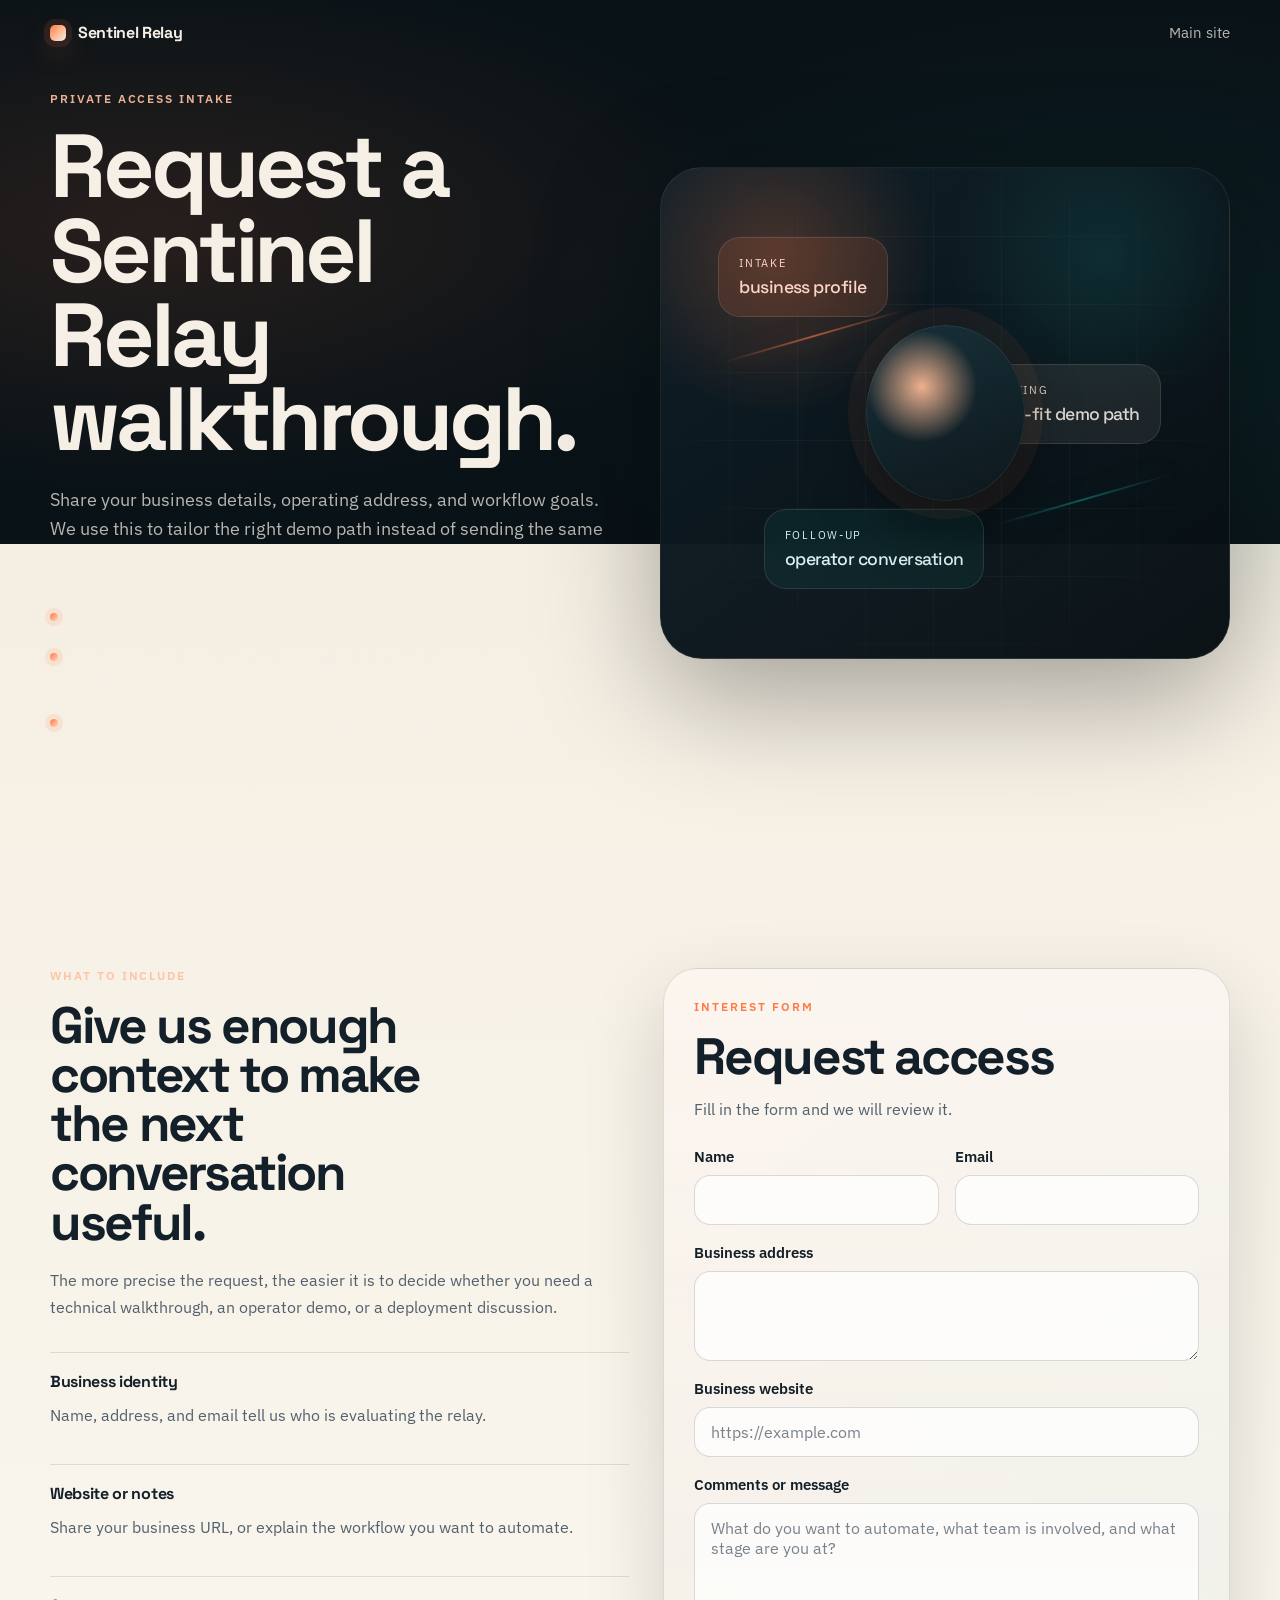
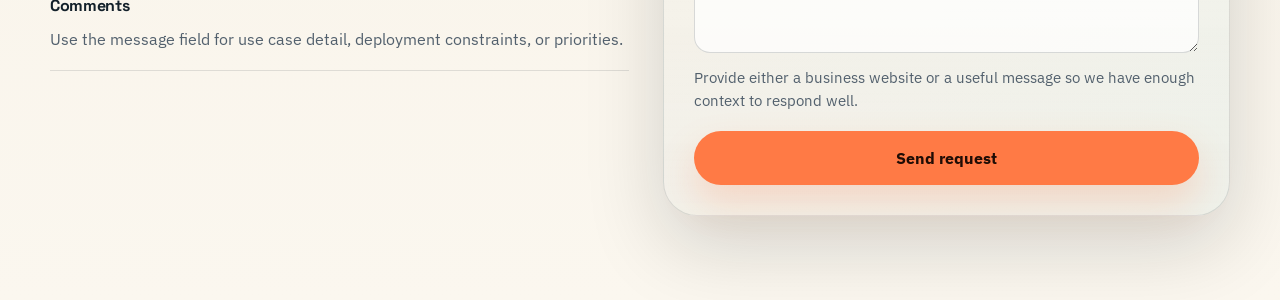
==== interest/index.html @ 74f5a36d "Add interest intake page and Vercel handler" ====
<!DOCTYPE html>
<html lang="en">

<head>
    <meta charset="UTF-8">
    <meta name="viewport" content="width=device-width, initial-scale=1.0">
    <title>Sentinel Relay | Request Access</title>
    <meta name="description"
        content="Register your interest in Sentinel Relay and tell us about your business, deployment needs, and WhatsApp workflow goals.">
    <meta name="theme-color" content="#0b1419">
    <meta name="color-scheme" content="light">
    <link rel="canonical" href="https://interest.sentinelrelay.com/">
    <meta property="og:type" content="website">
    <meta property="og:site_name" content="Sentinel Relay">
    <meta property="og:title" content="Sentinel Relay | Request Access">
    <meta property="og:description"
        content="Tell us who you are, where you operate, and what you need from a governed WhatsApp automation layer.">
    <meta property="og:url" content="https://interest.sentinelrelay.com/">
    <meta property="og:image" content="https://sentinelrelay.com/assets/og-image.png">
    <meta name="twitter:card" content="summary_large_image">
    <meta name="twitter:title" content="Sentinel Relay | Request Access">
    <meta name="twitter:description"
        content="Share your business details and we will follow up with the right Sentinel Relay demo path.">
    <link rel="icon" href="/assets/favicon.svg" type="image/svg+xml">
    <link rel="stylesheet" href="/assets/interest.css">
</head>

<body>
    <div class="page-shell">
        <header class="site-header">
            <a class="brand" href="/" aria-label="Sentinel Relay home">
                <span class="brand-mark" aria-hidden="true"></span>
                <span class="brand-wordmark">Sentinel Relay</span>
            </a>
            <a class="back-link" href="https://sentinelrelay.com/">Main site</a>
        </header>

        <main>
            <section class="hero">
                <div class="hero-copy">
                    <p class="eyebrow">Private access intake</p>
                    <h1>Request a Sentinel Relay walkthrough.</h1>
                    <p class="lede">
                        Share your business details, operating address, and workflow goals. We use this to tailor the
                        right demo path instead of sending the same generic pitch to everyone.
                    </p>
                    <ul class="hero-points" aria-label="What happens next">
                        <li>We review the business context behind the request.</li>
                        <li>We decide whether to show the relay, control surface, or deployment flow first.</li>
                        <li>We follow up with a relevant demo instead of a generic sales deck.</li>
                    </ul>
                </div>

                <div class="hero-visual" aria-hidden="true">
                    <div class="signal-stage">
                        <div class="signal-grid"></div>
                        <div class="signal-line signal-line-a"></div>
                        <div class="signal-line signal-line-b"></div>
                        <div class="signal-card signal-card-primary">
                            <span class="signal-label">intake</span>
                            <strong>business profile</strong>
                        </div>
                        <div class="signal-card signal-card-secondary">
                            <span class="signal-label">routing</span>
                            <strong>best-fit demo path</strong>
                        </div>
                        <div class="signal-card signal-card-tertiary">
                            <span class="signal-label">follow-up</span>
                            <strong>operator conversation</strong>
                        </div>
                        <div class="signal-orb"></div>
                    </div>
                </div>
            </section>

            <section class="content-band">
                <div class="proof-strip" data-reveal>
                    <p>Governed WhatsApp automation</p>
                    <p>Operator-first rollout</p>
                    <p>Demo requests reviewed by context</p>
                </div>

                <div class="intake-layout">
                    <section class="section-copy" data-reveal>
                        <p class="section-kicker">What to include</p>
                        <h2>Give us enough context to make the next conversation useful.</h2>
                        <p>
                            The more precise the request, the easier it is to decide whether you need a technical
                            walkthrough, an operator demo, or a deployment discussion.
                        </p>
                        <dl class="detail-list">
                            <div>
                                <dt>Business identity</dt>
                                <dd>Name, address, and email tell us who is evaluating the relay.</dd>
                            </div>
                            <div>
                                <dt>Website or notes</dt>
                                <dd>Share your business URL, or explain the workflow you want to automate.</dd>
                            </div>
                            <div>
                                <dt>Comments</dt>
                                <dd>Use the message field for use case detail, deployment constraints, or priorities.</dd>
                            </div>
                        </dl>
                    </section>

                    <section class="form-shell" data-reveal>
                        <div class="form-head">
                            <p class="section-kicker">Interest form</p>
                            <h2>Request access</h2>
                            <p id="form-status" class="form-status" role="status" aria-live="polite">
                                Fill in the form and we will review it.
                            </p>
                        </div>

                        <form id="interest-form" novalidate>
                            <div class="field-grid">
                                <label>
                                    <span>Name</span>
                                    <input id="name" name="name" type="text" autocomplete="name" required>
                                </label>

                                <label>
                                    <span>Email</span>
                                    <input id="email" name="email" type="email" autocomplete="email" required>
                                </label>
                            </div>

                            <label>
                                <span>Business address</span>
                                <textarea id="address" name="address" rows="3" autocomplete="street-address"
                                    required></textarea>
                            </label>

                            <label>
                                <span>Business website</span>
                                <input id="website" name="website" type="url" inputmode="url"
                                    placeholder="https://example.com">
                            </label>

                            <label>
                                <span>Comments or message</span>
                                <textarea id="message" name="message" rows="6"
                                    placeholder="What do you want to automate, what team is involved, and what stage are you at?"></textarea>
                            </label>

                            <p class="field-note">
                                Provide either a business website or a useful message so we have enough context to
                                respond well.
                            </p>

                            <button id="submit-button" class="submit-button" type="submit">
                                Send request
                            </button>
                        </form>
                    </section>
                </div>
            </section>
        </main>
    </div>

    <script src="/assets/interest.js"></script>
</body>

</html>
---- assets/interest.css ----
@import url("https://fonts.googleapis.com/css2?family=IBM+Plex+Sans:wght@400;500;600&family=Space+Grotesk:wght@500;700&display=swap");

:root {
    --paper: #f5efe3;
    --paper-soft: #fbf7ef;
    --ink: #13202a;
    --ink-soft: #52606d;
    --hero: #091217;
    --hero-soft: #102029;
    --hero-ink: #f5efe6;
    --hero-muted: rgba(245, 239, 230, 0.74);
    --signal: #ff7a45;
    --signal-soft: rgba(255, 122, 69, 0.14);
    --teal: #17847d;
    --line: rgba(19, 32, 42, 0.12);
    --line-hero: rgba(245, 239, 230, 0.12);
    --shadow-soft: 0 30px 80px rgba(10, 16, 20, 0.16);
    --shadow-hero: 0 38px 120px rgba(0, 0, 0, 0.34);
    --radius-xl: 34px;
    --radius-lg: 24px;
    --radius-md: 18px;
    --page-width: min(1180px, calc(100vw - 40px));
}

* {
    box-sizing: border-box;
}

html {
    scroll-behavior: smooth;
}

body {
    margin: 0;
    min-height: 100vh;
    color: var(--ink);
    background:
        radial-gradient(1000px 420px at 12% 12%, rgba(255, 122, 69, 0.12), transparent 62%),
        radial-gradient(940px 520px at 88% 18%, rgba(23, 132, 125, 0.12), transparent 64%),
        linear-gradient(180deg, var(--hero) 0, var(--hero) 34rem, var(--paper) 34rem, var(--paper-soft) 100%);
    font-family: "IBM Plex Sans", "Avenir Next", sans-serif;
    text-rendering: optimizeLegibility;
}

a {
    color: inherit;
    text-decoration: none;
}

button,
input,
textarea {
    font: inherit;
}

.page-shell {
    width: 100%;
}

.site-header,
.hero,
.content-band {
    width: var(--page-width);
    margin-left: auto;
    margin-right: auto;
}

.site-header {
    padding: 22px 0 0;
    display: flex;
    align-items: center;
    justify-content: space-between;
    gap: 24px;
}

.brand {
    display: inline-flex;
    align-items: center;
    gap: 12px;
    color: var(--hero-ink);
    font-family: "Space Grotesk", "Avenir Next", sans-serif;
    font-size: 1rem;
    font-weight: 700;
    letter-spacing: -0.02em;
}

.brand-mark {
    width: 16px;
    height: 16px;
    border-radius: 5px;
    background:
        linear-gradient(135deg, var(--signal), #ffbb95 52%, rgba(255, 255, 255, 0.92) 100%);
    box-shadow:
        0 0 0 6px rgba(255, 122, 69, 0.11),
        0 12px 28px rgba(255, 122, 69, 0.24);
}

.back-link {
    color: var(--hero-muted);
    font-size: 0.92rem;
}

.back-link:hover,
.back-link:focus-visible {
    color: var(--hero-ink);
}

.hero {
    min-height: min(100svh - 88px, 780px);
    padding: 48px 0 88px;
    display: grid;
    grid-template-columns: 1fr minmax(0, 1.02fr);
    gap: 52px;
    align-items: center;
}

.hero-copy,
.hero-visual,
[data-reveal] {
    opacity: 0;
    transform: translateY(24px);
    transition:
        opacity 700ms ease,
        transform 700ms cubic-bezier(0.2, 0.8, 0.2, 1);
}

body.is-ready .hero-copy,
body.is-ready .hero-visual,
[data-reveal].is-visible {
    opacity: 1;
    transform: translateY(0);
}

.hero-copy {
    transition-delay: 80ms;
}

.hero-visual {
    transition-delay: 160ms;
}

.eyebrow,
.section-kicker {
    margin: 0 0 18px;
    color: rgba(255, 191, 158, 0.92);
    text-transform: uppercase;
    letter-spacing: 0.16em;
    font-size: 0.76rem;
    font-weight: 600;
}

.hero h1,
.section-copy h2,
.form-head h2 {
    margin: 0;
    font-family: "Space Grotesk", "Avenir Next", sans-serif;
    letter-spacing: -0.046em;
}

.hero h1 {
    color: var(--hero-ink);
    font-size: clamp(3.2rem, 7vw, 6.2rem);
    line-height: 0.94;
    max-width: 12ch;
}

.lede {
    margin: 24px 0 0;
    max-width: 35rem;
    color: var(--hero-muted);
    font-size: 1.1rem;
    line-height: 1.66;
}

.hero-points {
    list-style: none;
    padding: 0;
    margin: 30px 0 0;
    display: grid;
    gap: 14px;
    max-width: 34rem;
}

.hero-points li {
    padding-left: 20px;
    position: relative;
    color: var(--hero-muted);
    line-height: 1.62;
}

.hero-points li::before {
    content: "";
    position: absolute;
    left: 0;
    top: 0.62rem;
    width: 8px;
    height: 8px;
    border-radius: 50%;
    background: linear-gradient(135deg, var(--signal), #ffd6c2);
    box-shadow: 0 0 0 5px rgba(255, 122, 69, 0.12);
}

.hero-visual {
    display: flex;
    justify-content: flex-end;
}

.signal-stage {
    position: relative;
    width: min(100%, 690px);
    aspect-ratio: 1.02 / 0.88;
    overflow: hidden;
    border-radius: 42px;
    border: 1px solid rgba(245, 239, 230, 0.08);
    background:
        radial-gradient(circle at 20% 18%, rgba(255, 122, 69, 0.24), transparent 26%),
        radial-gradient(circle at 78% 18%, rgba(23, 132, 125, 0.2), transparent 26%),
        linear-gradient(145deg, rgba(16, 32, 41, 0.98), rgba(7, 14, 18, 0.98));
    box-shadow: var(--shadow-hero);
}

.signal-grid,
.signal-line,
.signal-card,
.signal-orb {
    position: absolute;
}

.signal-grid {
    inset: 0;
    background-image:
        linear-gradient(rgba(245, 239, 230, 0.04) 1px, transparent 1px),
        linear-gradient(90deg, rgba(245, 239, 230, 0.04) 1px, transparent 1px);
    background-size: 68px 68px;
    mask-image: radial-gradient(circle at center, black 44%, transparent 82%);
}

.signal-line {
    height: 2px;
    background: linear-gradient(90deg, transparent, rgba(255, 122, 69, 0.6), transparent);
    box-shadow: 0 0 24px rgba(255, 122, 69, 0.3);
}

.signal-line-a {
    width: 34%;
    left: 10%;
    top: 34%;
    transform: rotate(-16deg);
}

.signal-line-b {
    width: 32%;
    right: 10%;
    bottom: 32%;
    transform: rotate(-16deg);
    background: linear-gradient(90deg, transparent, rgba(23, 132, 125, 0.62), transparent);
    box-shadow: 0 0 24px rgba(23, 132, 125, 0.28);
}

.signal-card {
    min-width: 170px;
    padding: 18px 20px;
    border-radius: 22px;
    border: 1px solid rgba(245, 239, 230, 0.12);
    backdrop-filter: blur(12px);
    -webkit-backdrop-filter: blur(12px);
}

.signal-card-primary {
    top: 14%;
    left: 10%;
    color: #ffd5c5;
    background: rgba(255, 122, 69, 0.12);
}

.signal-card-secondary {
    top: 40%;
    right: 12%;
    color: rgba(245, 239, 230, 0.88);
    background: rgba(245, 239, 230, 0.08);
}

.signal-card-tertiary {
    bottom: 14%;
    left: 18%;
    color: #d7f2f0;
    background: rgba(23, 132, 125, 0.12);
}

.signal-label {
    display: block;
    margin-bottom: 6px;
    text-transform: uppercase;
    letter-spacing: 0.16em;
    font-size: 0.68rem;
}

.signal-card strong {
    font-family: "Space Grotesk", "Avenir Next", sans-serif;
    font-size: 1.1rem;
    font-weight: 500;
    letter-spacing: -0.03em;
}

.signal-orb {
    inset: 32% 36%;
    border-radius: 50%;
    background:
        radial-gradient(circle at 35% 35%, rgba(255, 188, 150, 0.92), transparent 36%),
        linear-gradient(160deg, #183039, #0d171c);
    box-shadow:
        inset 0 0 0 1px rgba(245, 239, 230, 0.08),
        0 0 0 18px rgba(255, 122, 69, 0.06),
        0 26px 60px rgba(0, 0, 0, 0.36);
}

.content-band {
    padding-bottom: 84px;
}

.proof-strip {
    margin-top: 8px;
    padding: 16px 0;
    display: flex;
    flex-wrap: wrap;
    gap: 14px 28px;
    color: rgba(245, 239, 230, 0.92);
    border-top: 1px solid var(--line-hero);
    border-bottom: 1px solid var(--line-hero);
}

.proof-strip p {
    margin: 0;
    position: relative;
    padding-left: 16px;
    font-size: 0.92rem;
}

.proof-strip p::before {
    content: "";
    position: absolute;
    left: 0;
    top: 0.5rem;
    width: 8px;
    height: 8px;
    border-radius: 50%;
    background: rgba(245, 239, 230, 0.68);
}

.intake-layout {
    padding-top: 84px;
    display: grid;
    grid-template-columns: minmax(0, 0.92fr) minmax(320px, 0.9fr);
    gap: 34px;
    align-items: start;
}

.section-copy h2,
.form-head h2 {
    font-size: clamp(2rem, 4vw, 3.8rem);
    line-height: 0.96;
    max-width: 13ch;
}

.section-copy p:last-of-type {
    margin: 20px 0 0;
    max-width: 36rem;
    color: var(--ink-soft);
    line-height: 1.72;
}

.detail-list {
    margin: 30px 0 0;
    display: grid;
    gap: 18px;
}

.detail-list div {
    padding: 18px 0;
    border-top: 1px solid var(--line);
}

.detail-list div:last-child {
    border-bottom: 1px solid var(--line);
}

.detail-list dt {
    font-family: "Space Grotesk", "Avenir Next", sans-serif;
    font-size: 1rem;
    font-weight: 700;
    letter-spacing: -0.02em;
}

.detail-list dd {
    margin: 10px 0 0;
    color: var(--ink-soft);
    line-height: 1.64;
}

.form-shell {
    padding: 30px;
    border-radius: var(--radius-xl);
    border: 1px solid var(--line);
    background:
        linear-gradient(180deg, rgba(255, 255, 255, 0.56), rgba(255, 255, 255, 0.16)),
        linear-gradient(145deg, rgba(255, 122, 69, 0.07), rgba(23, 132, 125, 0.07));
    box-shadow: var(--shadow-soft);
}

.form-head {
    margin-bottom: 26px;
}

.form-head .section-kicker {
    color: var(--signal);
}

.form-status {
    margin: 16px 0 0;
    min-height: 1.5rem;
    color: var(--ink-soft);
    line-height: 1.5;
}

.form-status.is-error {
    color: #ab3c15;
}

.form-status.is-success {
    color: #0e6d67;
}

form {
    display: grid;
    gap: 18px;
}

.field-grid {
    display: grid;
    grid-template-columns: repeat(2, minmax(0, 1fr));
    gap: 16px;
}

label {
    display: grid;
    gap: 9px;
}

label span {
    font-size: 0.92rem;
    font-weight: 600;
    color: var(--ink);
}

input,
textarea {
    width: 100%;
    border: 1px solid rgba(19, 32, 42, 0.16);
    border-radius: 16px;
    background: rgba(255, 255, 255, 0.72);
    color: var(--ink);
    padding: 14px 16px;
    transition:
        border-color 180ms ease,
        box-shadow 180ms ease,
        transform 180ms ease;
    resize: vertical;
}

input::placeholder,
textarea::placeholder {
    color: rgba(82, 96, 109, 0.78);
}

input:focus,
textarea:focus {
    outline: none;
    border-color: rgba(255, 122, 69, 0.72);
    box-shadow: 0 0 0 4px rgba(255, 122, 69, 0.12);
    transform: translateY(-1px);
}

.field-note {
    margin: -4px 0 0;
    color: var(--ink-soft);
    font-size: 0.92rem;
    line-height: 1.55;
}

.submit-button {
    min-height: 54px;
    border: 0;
    border-radius: 999px;
    background: var(--signal);
    color: #1f0c05;
    font-weight: 700;
    cursor: pointer;
    box-shadow: 0 18px 36px rgba(255, 122, 69, 0.22);
    transition:
        transform 180ms ease,
        box-shadow 180ms ease,
        opacity 180ms ease;
}

.submit-button:hover,
.submit-button:focus-visible {
    transform: translateY(-2px);
    box-shadow: 0 24px 44px rgba(255, 122, 69, 0.28);
}

.submit-button[disabled] {
    cursor: wait;
    opacity: 0.72;
}

.back-link:focus-visible,
.submit-button:focus-visible,
input:focus-visible,
textarea:focus-visible {
    outline: none;
}

@media (prefers-reduced-motion: reduce) {
    html {
        scroll-behavior: auto;
    }

    *,
    *::before,
    *::after {
        animation: none !important;
        transition: none !important;
    }

    .hero-copy,
    .hero-visual,
    [data-reveal] {
        opacity: 1;
        transform: none;
    }
}

@media (max-width: 1080px) {
    .hero,
    .intake-layout {
        grid-template-columns: 1fr;
    }

    .hero {
        min-height: auto;
        gap: 30px;
    }

    .hero-visual {
        justify-content: stretch;
    }

    .signal-stage {
        width: 100%;
    }
}

@media (max-width: 760px) {
    :root {
        --page-width: min(100vw - 24px, 1180px);
    }

    body {
        background:
            linear-gradient(180deg, var(--hero) 0, var(--hero) 34rem, var(--paper) 34rem, var(--paper-soft) 100%);
    }

    .site-header {
        align-items: flex-start;
        flex-direction: column;
        gap: 14px;
    }

    .hero {
        padding-top: 38px;
        padding-bottom: 64px;
    }

    .hero h1 {
        font-size: clamp(2.7rem, 14vw, 4.4rem);
    }

    .field-grid {
        grid-template-columns: 1fr;
    }

    .proof-strip {
        flex-direction: column;
        gap: 12px;
    }

    .form-shell {
        padding: 24px 18px;
    }
}
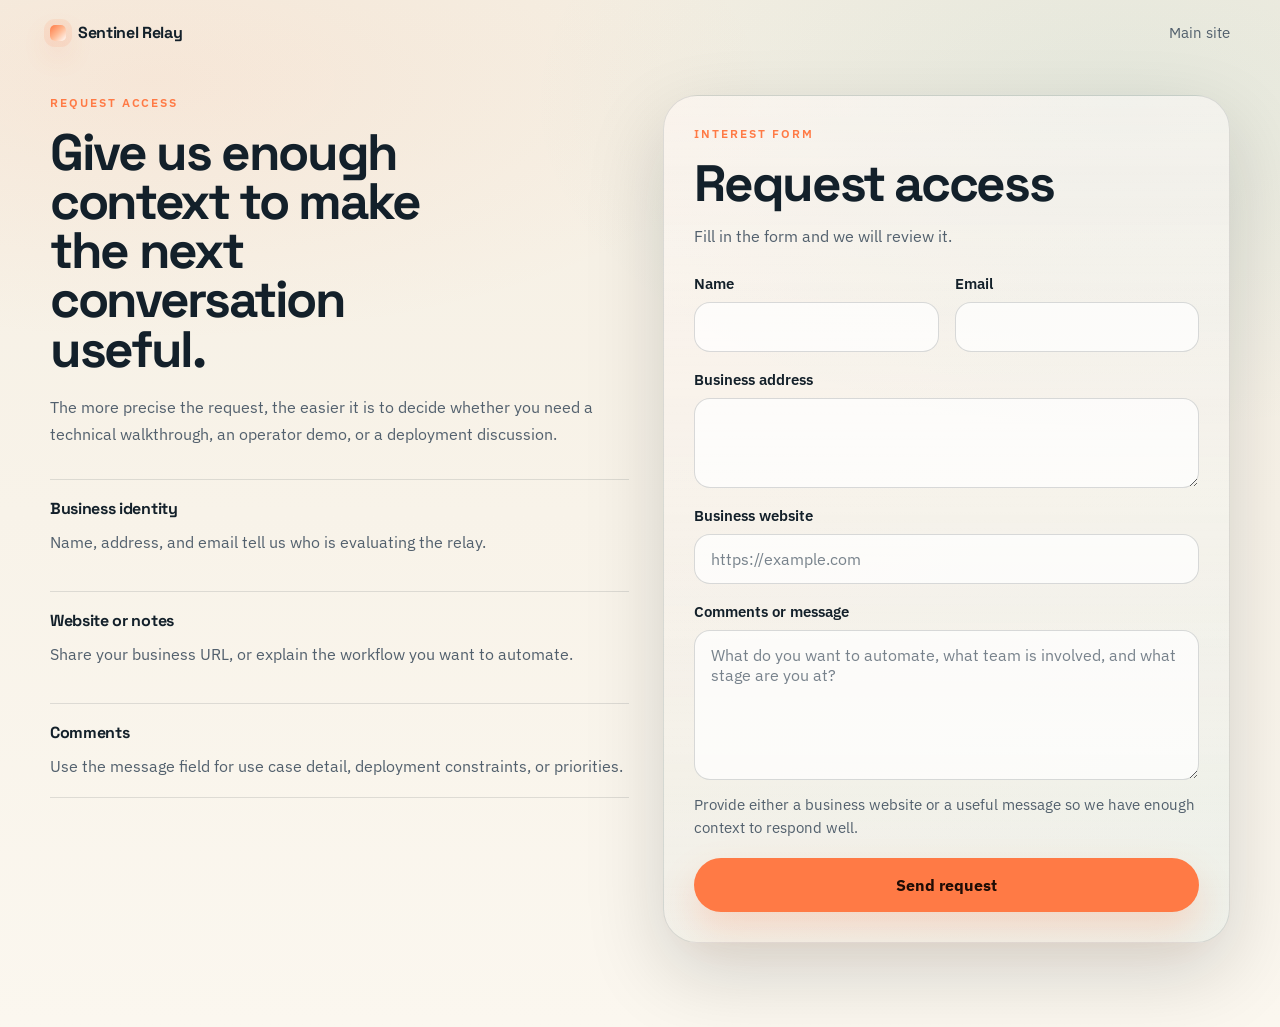
==== commit 1166c847: "Simplify interest page layout" ====
--- a/interest/index.html
+++ b/interest/index.html
@@ -36,54 +36,11 @@
         </header>
 
         <main>
-            <section class="hero">
-                <div class="hero-copy">
-                    <p class="eyebrow">Private access intake</p>
-                    <h1>Request a Sentinel Relay walkthrough.</h1>
-                    <p class="lede">
-                        Share your business details, operating address, and workflow goals. We use this to tailor the
-                        right demo path instead of sending the same generic pitch to everyone.
-                    </p>
-                    <ul class="hero-points" aria-label="What happens next">
-                        <li>We review the business context behind the request.</li>
-                        <li>We decide whether to show the relay, control surface, or deployment flow first.</li>
-                        <li>We follow up with a relevant demo instead of a generic sales deck.</li>
-                    </ul>
-                </div>
-
-                <div class="hero-visual" aria-hidden="true">
-                    <div class="signal-stage">
-                        <div class="signal-grid"></div>
-                        <div class="signal-line signal-line-a"></div>
-                        <div class="signal-line signal-line-b"></div>
-                        <div class="signal-card signal-card-primary">
-                            <span class="signal-label">intake</span>
-                            <strong>business profile</strong>
-                        </div>
-                        <div class="signal-card signal-card-secondary">
-                            <span class="signal-label">routing</span>
-                            <strong>best-fit demo path</strong>
-                        </div>
-                        <div class="signal-card signal-card-tertiary">
-                            <span class="signal-label">follow-up</span>
-                            <strong>operator conversation</strong>
-                        </div>
-                        <div class="signal-orb"></div>
-                    </div>
-                </div>
-            </section>
-
             <section class="content-band">
-                <div class="proof-strip" data-reveal>
-                    <p>Governed WhatsApp automation</p>
-                    <p>Operator-first rollout</p>
-                    <p>Demo requests reviewed by context</p>
-                </div>
-
                 <div class="intake-layout">
                     <section class="section-copy" data-reveal>
-                        <p class="section-kicker">What to include</p>
-                        <h2>Give us enough context to make the next conversation useful.</h2>
+                        <p class="section-kicker">Request Access</p>
+                        <h1>Give us enough context to make the next conversation useful.</h1>
                         <p>
                             The more precise the request, the easier it is to decide whether you need a technical
                             walkthrough, an operator demo, or a deployment discussion.
@@ -106,7 +63,7 @@
 
                     <section class="form-shell" data-reveal>
                         <div class="form-head">
-                            <p class="section-kicker">Interest form</p>
+                            <p class="section-kicker">Interest Form</p>
                             <h2>Request access</h2>
                             <p id="form-status" class="form-status" role="status" aria-live="polite">
                                 Fill in the form and we will review it.
--- a/assets/interest.css
+++ b/assets/interest.css
@@ -35,9 +35,9 @@
     min-height: 100vh;
     color: var(--ink);
     background:
-        radial-gradient(1000px 420px at 12% 12%, rgba(255, 122, 69, 0.12), transparent 62%),
-        radial-gradient(940px 520px at 88% 18%, rgba(23, 132, 125, 0.12), transparent 64%),
-        linear-gradient(180deg, var(--hero) 0, var(--hero) 34rem, var(--paper) 34rem, var(--paper-soft) 100%);
+        radial-gradient(1000px 420px at 12% 8%, rgba(255, 122, 69, 0.08), transparent 62%),
+        radial-gradient(940px 520px at 88% 10%, rgba(23, 132, 125, 0.08), transparent 64%),
+        linear-gradient(180deg, var(--paper) 0, var(--paper-soft) 100%);
     font-family: "IBM Plex Sans", "Avenir Next", sans-serif;
     text-rendering: optimizeLegibility;
 }
@@ -58,7 +58,6 @@
 }
 
 .site-header,
-.hero,
 .content-band {
     width: var(--page-width);
     margin-left: auto;
@@ -77,7 +76,7 @@
     display: inline-flex;
     align-items: center;
     gap: 12px;
-    color: var(--hero-ink);
+    color: var(--ink);
     font-family: "Space Grotesk", "Avenir Next", sans-serif;
     font-size: 1rem;
     font-weight: 700;
@@ -96,26 +95,15 @@
 }
 
 .back-link {
-    color: var(--hero-muted);
+    color: var(--ink-soft);
     font-size: 0.92rem;
 }
 
 .back-link:hover,
 .back-link:focus-visible {
-    color: var(--hero-ink);
-}
-
-.hero {
-    min-height: min(100svh - 88px, 780px);
-    padding: 48px 0 88px;
-    display: grid;
-    grid-template-columns: 1fr minmax(0, 1.02fr);
-    gap: 52px;
-    align-items: center;
-}
-
-.hero-copy,
-.hero-visual,
+    color: var(--ink);
+}
+
 [data-reveal] {
     opacity: 0;
     transform: translateY(24px);
@@ -124,238 +112,41 @@
         transform 700ms cubic-bezier(0.2, 0.8, 0.2, 1);
 }
 
-body.is-ready .hero-copy,
-body.is-ready .hero-visual,
+body.is-ready [data-reveal],
 [data-reveal].is-visible {
     opacity: 1;
     transform: translateY(0);
 }
 
-.hero-copy {
-    transition-delay: 80ms;
-}
-
-.hero-visual {
-    transition-delay: 160ms;
-}
-
-.eyebrow,
 .section-kicker {
     margin: 0 0 18px;
-    color: rgba(255, 191, 158, 0.92);
+    color: var(--signal);
     text-transform: uppercase;
     letter-spacing: 0.16em;
     font-size: 0.76rem;
     font-weight: 600;
 }
 
-.hero h1,
-.section-copy h2,
+.section-copy h1,
 .form-head h2 {
     margin: 0;
     font-family: "Space Grotesk", "Avenir Next", sans-serif;
     letter-spacing: -0.046em;
 }
 
-.hero h1 {
-    color: var(--hero-ink);
-    font-size: clamp(3.2rem, 7vw, 6.2rem);
-    line-height: 0.94;
-    max-width: 12ch;
-}
-
-.lede {
-    margin: 24px 0 0;
-    max-width: 35rem;
-    color: var(--hero-muted);
-    font-size: 1.1rem;
-    line-height: 1.66;
-}
-
-.hero-points {
-    list-style: none;
-    padding: 0;
-    margin: 30px 0 0;
-    display: grid;
-    gap: 14px;
-    max-width: 34rem;
-}
-
-.hero-points li {
-    padding-left: 20px;
-    position: relative;
-    color: var(--hero-muted);
-    line-height: 1.62;
-}
-
-.hero-points li::before {
-    content: "";
-    position: absolute;
-    left: 0;
-    top: 0.62rem;
-    width: 8px;
-    height: 8px;
-    border-radius: 50%;
-    background: linear-gradient(135deg, var(--signal), #ffd6c2);
-    box-shadow: 0 0 0 5px rgba(255, 122, 69, 0.12);
-}
-
-.hero-visual {
-    display: flex;
-    justify-content: flex-end;
-}
-
-.signal-stage {
-    position: relative;
-    width: min(100%, 690px);
-    aspect-ratio: 1.02 / 0.88;
-    overflow: hidden;
-    border-radius: 42px;
-    border: 1px solid rgba(245, 239, 230, 0.08);
-    background:
-        radial-gradient(circle at 20% 18%, rgba(255, 122, 69, 0.24), transparent 26%),
-        radial-gradient(circle at 78% 18%, rgba(23, 132, 125, 0.2), transparent 26%),
-        linear-gradient(145deg, rgba(16, 32, 41, 0.98), rgba(7, 14, 18, 0.98));
-    box-shadow: var(--shadow-hero);
-}
-
-.signal-grid,
-.signal-line,
-.signal-card,
-.signal-orb {
-    position: absolute;
-}
-
-.signal-grid {
-    inset: 0;
-    background-image:
-        linear-gradient(rgba(245, 239, 230, 0.04) 1px, transparent 1px),
-        linear-gradient(90deg, rgba(245, 239, 230, 0.04) 1px, transparent 1px);
-    background-size: 68px 68px;
-    mask-image: radial-gradient(circle at center, black 44%, transparent 82%);
-}
-
-.signal-line {
-    height: 2px;
-    background: linear-gradient(90deg, transparent, rgba(255, 122, 69, 0.6), transparent);
-    box-shadow: 0 0 24px rgba(255, 122, 69, 0.3);
-}
-
-.signal-line-a {
-    width: 34%;
-    left: 10%;
-    top: 34%;
-    transform: rotate(-16deg);
-}
-
-.signal-line-b {
-    width: 32%;
-    right: 10%;
-    bottom: 32%;
-    transform: rotate(-16deg);
-    background: linear-gradient(90deg, transparent, rgba(23, 132, 125, 0.62), transparent);
-    box-shadow: 0 0 24px rgba(23, 132, 125, 0.28);
-}
-
-.signal-card {
-    min-width: 170px;
-    padding: 18px 20px;
-    border-radius: 22px;
-    border: 1px solid rgba(245, 239, 230, 0.12);
-    backdrop-filter: blur(12px);
-    -webkit-backdrop-filter: blur(12px);
-}
-
-.signal-card-primary {
-    top: 14%;
-    left: 10%;
-    color: #ffd5c5;
-    background: rgba(255, 122, 69, 0.12);
-}
-
-.signal-card-secondary {
-    top: 40%;
-    right: 12%;
-    color: rgba(245, 239, 230, 0.88);
-    background: rgba(245, 239, 230, 0.08);
-}
-
-.signal-card-tertiary {
-    bottom: 14%;
-    left: 18%;
-    color: #d7f2f0;
-    background: rgba(23, 132, 125, 0.12);
-}
-
-.signal-label {
-    display: block;
-    margin-bottom: 6px;
-    text-transform: uppercase;
-    letter-spacing: 0.16em;
-    font-size: 0.68rem;
-}
-
-.signal-card strong {
-    font-family: "Space Grotesk", "Avenir Next", sans-serif;
-    font-size: 1.1rem;
-    font-weight: 500;
-    letter-spacing: -0.03em;
-}
-
-.signal-orb {
-    inset: 32% 36%;
-    border-radius: 50%;
-    background:
-        radial-gradient(circle at 35% 35%, rgba(255, 188, 150, 0.92), transparent 36%),
-        linear-gradient(160deg, #183039, #0d171c);
-    box-shadow:
-        inset 0 0 0 1px rgba(245, 239, 230, 0.08),
-        0 0 0 18px rgba(255, 122, 69, 0.06),
-        0 26px 60px rgba(0, 0, 0, 0.36);
-}
-
 .content-band {
+    padding-top: 52px;
     padding-bottom: 84px;
 }
 
-.proof-strip {
-    margin-top: 8px;
-    padding: 16px 0;
-    display: flex;
-    flex-wrap: wrap;
-    gap: 14px 28px;
-    color: rgba(245, 239, 230, 0.92);
-    border-top: 1px solid var(--line-hero);
-    border-bottom: 1px solid var(--line-hero);
-}
-
-.proof-strip p {
-    margin: 0;
-    position: relative;
-    padding-left: 16px;
-    font-size: 0.92rem;
-}
-
-.proof-strip p::before {
-    content: "";
-    position: absolute;
-    left: 0;
-    top: 0.5rem;
-    width: 8px;
-    height: 8px;
-    border-radius: 50%;
-    background: rgba(245, 239, 230, 0.68);
-}
-
 .intake-layout {
-    padding-top: 84px;
     display: grid;
     grid-template-columns: minmax(0, 0.92fr) minmax(320px, 0.9fr);
     gap: 34px;
     align-items: start;
 }
 
-.section-copy h2,
+.section-copy h1,
 .form-head h2 {
     font-size: clamp(2rem, 4vw, 3.8rem);
     line-height: 0.96;
@@ -532,8 +323,6 @@
         transition: none !important;
     }
 
-    .hero-copy,
-    .hero-visual,
     [data-reveal] {
         opacity: 1;
         transform: none;
@@ -541,33 +330,14 @@
 }
 
 @media (max-width: 1080px) {
-    .hero,
     .intake-layout {
         grid-template-columns: 1fr;
-    }
-
-    .hero {
-        min-height: auto;
-        gap: 30px;
-    }
-
-    .hero-visual {
-        justify-content: stretch;
-    }
-
-    .signal-stage {
-        width: 100%;
     }
 }
 
 @media (max-width: 760px) {
     :root {
         --page-width: min(100vw - 24px, 1180px);
-    }
-
-    body {
-        background:
-            linear-gradient(180deg, var(--hero) 0, var(--hero) 34rem, var(--paper) 34rem, var(--paper-soft) 100%);
     }
 
     .site-header {
@@ -576,24 +346,10 @@
         gap: 14px;
     }
 
-    .hero {
-        padding-top: 38px;
-        padding-bottom: 64px;
-    }
-
-    .hero h1 {
-        font-size: clamp(2.7rem, 14vw, 4.4rem);
-    }
-
     .field-grid {
         grid-template-columns: 1fr;
     }
 
-    .proof-strip {
-        flex-direction: column;
-        gap: 12px;
-    }
-
     .form-shell {
         padding: 24px 18px;
     }
